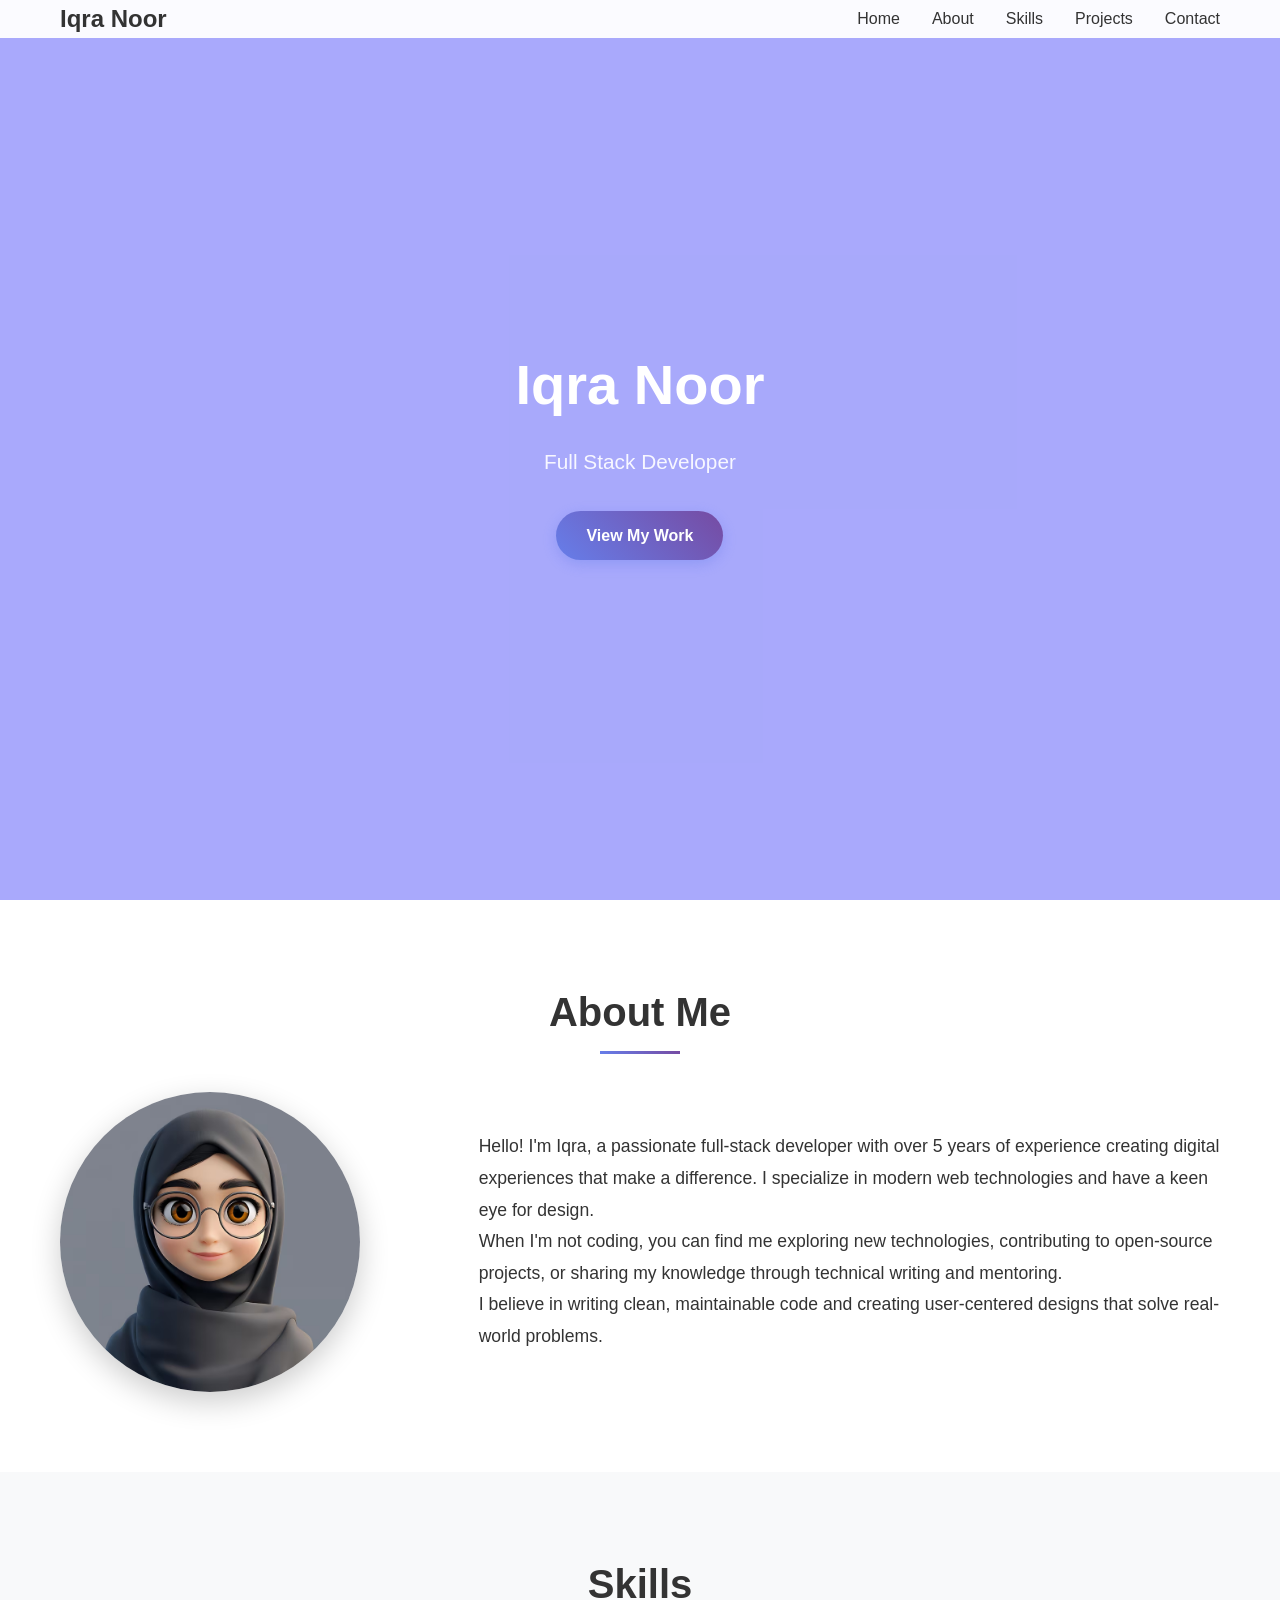
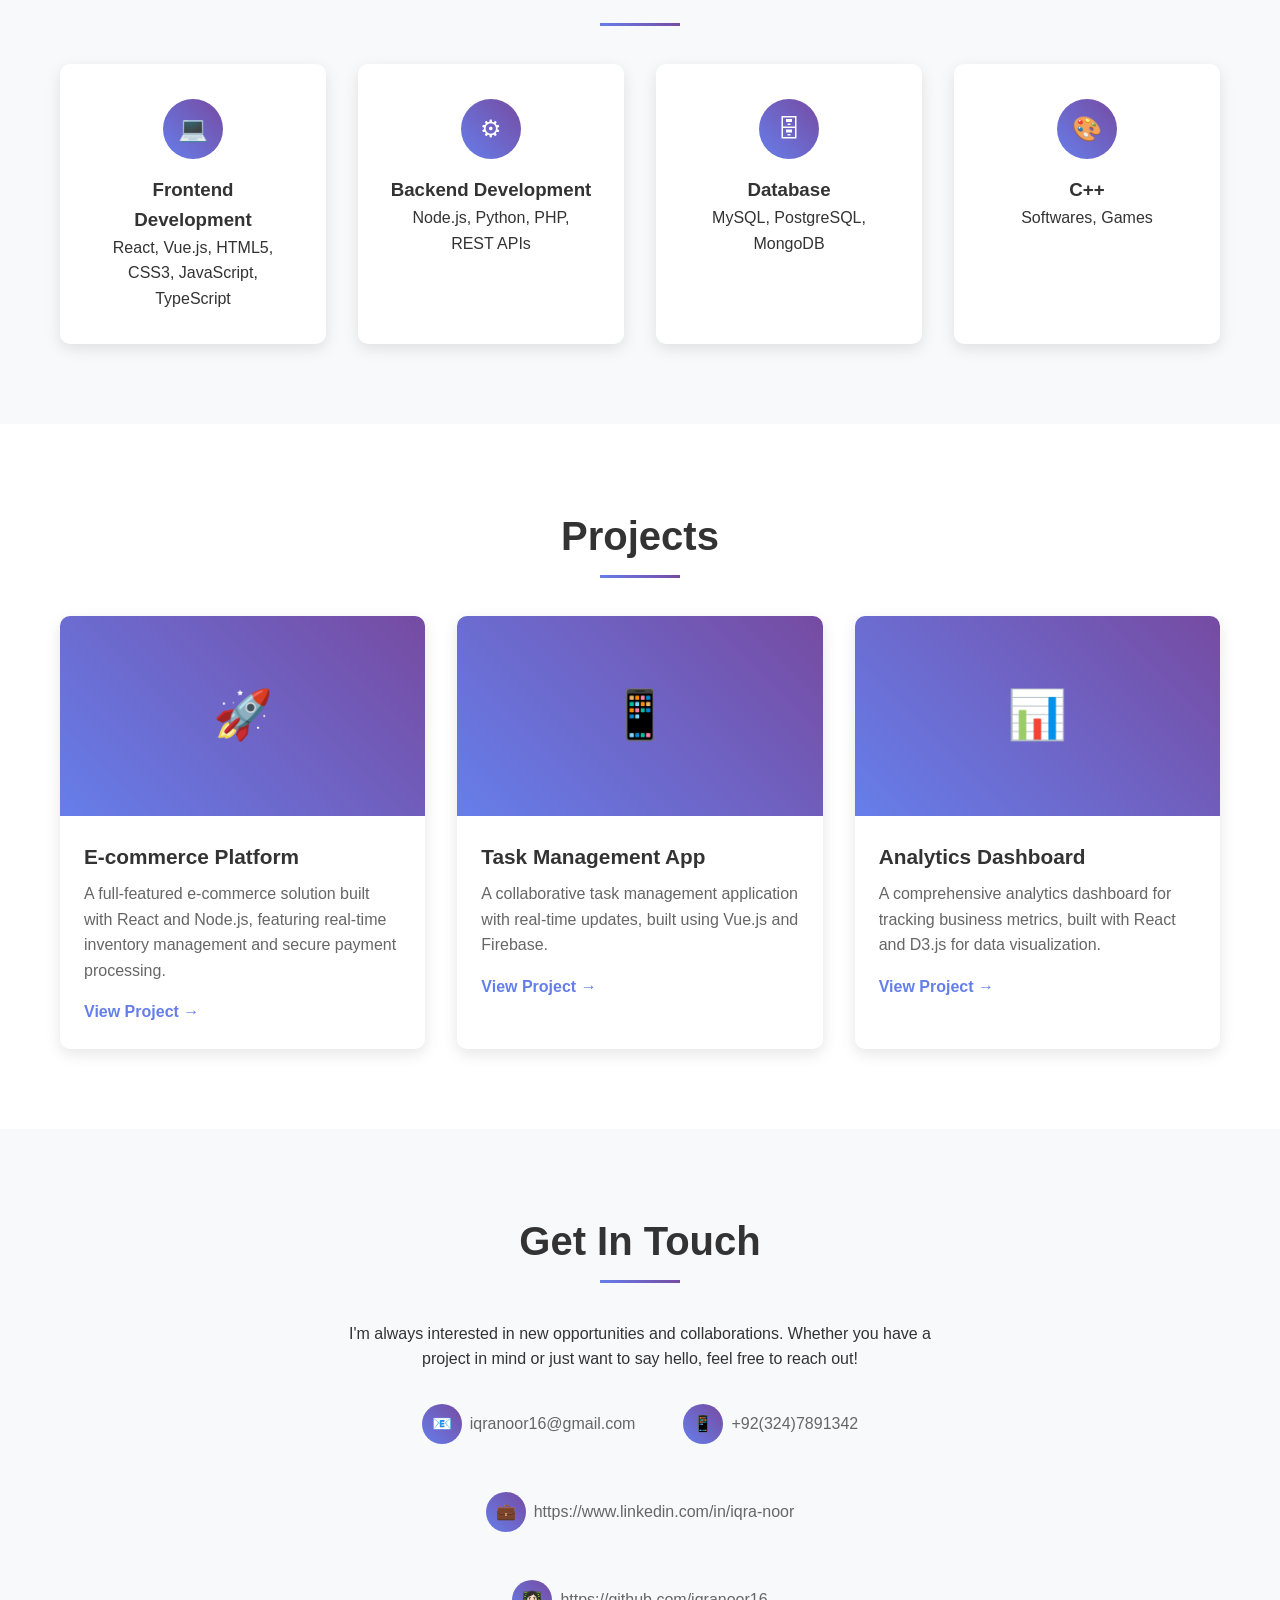
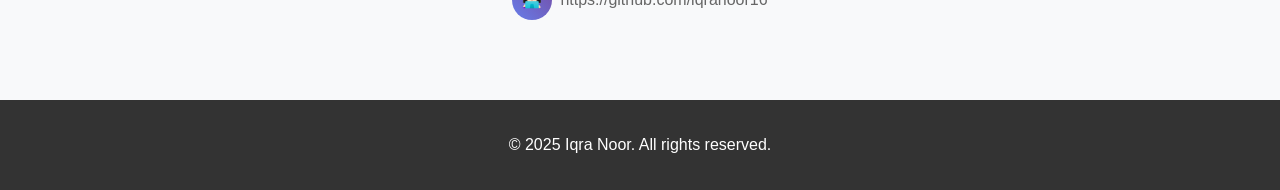
==== index.html @ 7f9994c3 "Add files via upload My first portfolio testing website using html,css and javascript" ====
<!DOCTYPE html>
<html lang="en">

<head>
    <meta charset="UTF-8">
    <meta name="viewport" content="width=device-width, initial-scale=1.0">
    <title>Iqra Noor-Portfolio</title>
    <link rel='stylesheet' href='Portfolio.css'>
</head>

<body>
    <!-- Header -->
    <header>
        <nav class="container">
            <div class="logo">Iqra Noor</div>
            <ul class="nav-links">
                <li><a href="#home">Home</a></li>
                <li><a href="#about">About</a></li>
                <li><a href="#skills">Skills</a></li>
                <li><a href="#projects">Projects</a></li>
                <li><a href="#contact">Contact</a></li>
            </ul>
        </nav>
    </header>

    <!-- Hero Section -->
    <section id="home" class="hero">
        <div class="hero-content">
            <h1>Iqra Noor</h1>
            <p>Full Stack Developer</p>
            <a href="#projects" class="cta-button">View My Work</a>
        </div>
    </section>

    <!-- About Section -->
    <section id="about">
        <div class="container">
            <h2 class="section-title">About Me</h2>
            <div class="about-content">
                <img src="profileImage.avif" alt="Profile Picture" class="profile-img">
                <div class="about-text">
                    <p>Hello! I'm Iqra, a passionate full-stack developer with over 5 years of experience creating
                        digital experiences that make a difference. I specialize in modern web technologies and have a
                        keen eye for design.</p>
                    <p>When I'm not coding, you can find me exploring new technologies, contributing to open-source
                        projects, or sharing my knowledge through technical writing and mentoring.</p>
                    <p>I believe in writing clean, maintainable code and creating user-centered designs that solve
                        real-world problems.</p>
                </div>
            </div>
        </div>
    </section>

    <!-- Skills Section -->
    <section id="skills">
        <div class="container">
            <h2 class="section-title">Skills</h2>
            <div class="skills-grid">
                <div class="skill-card">
                    <div class="skill-icon">💻</div>
                    <h3>Frontend Development</h3>
                    <p>React, Vue.js, HTML5, CSS3, JavaScript, TypeScript</p>
                </div>
                <div class="skill-card">
                    <div class="skill-icon">⚙</div>
                    <h3>Backend Development</h3>
                    <p>Node.js, Python, PHP, REST APIs</p>
                </div>
                <div class="skill-card">
                    <div class="skill-icon">🗄</div>
                    <h3>Database</h3>
                    <p>MySQL, PostgreSQL, MongoDB</p>
                </div>
                <div class="skill-card">
                    <div class="skill-icon">🎨</div>
                    <h3>C++</h3>
                    <p>Softwares, Games</p>
                </div>
            </div>
        </div>
    </section>

    <!-- Projects Section -->
    <section id="projects">
        <div class="container">
            <h2 class="section-title">Projects</h2>
            <div class="projects-grid">
                <div class="project-card">
                    <div class="project-img">🚀</div>
                    <div class="project-info">
                        <h3 class="project-title">E-commerce Platform</h3>
                        <p class="project-desc">A full-featured e-commerce solution built with React and Node.js,
                            featuring real-time inventory management and secure payment processing.</p>
                        <a href="Portfolio-Ecommerce Project.html" class="project-link">View Project →</a>
                    </div>
                </div>
                <div class="project-card">
                    <div class="project-img">📱</div>
                    <div class="project-info">
                        <h3 class="project-title">Task Management App</h3>
                        <p class="project-desc">A collaborative task management application with real-time updates,
                            built using Vue.js and Firebase.</p>
                        <a href="Portfolio-Task Management App.html" class="project-link">View Project →</a>
                    </div>
                </div>
                <div class="project-card">
                    <div class="project-img">📊</div>
                    <div class="project-info">
                        <h3 class="project-title">Analytics Dashboard</h3>
                        <p class="project-desc">A comprehensive analytics dashboard for tracking business metrics, built
                            with React and D3.js for data visualization.</p>
                        <a href="Portfolio-Analytics Dashboard.html" class="project-link">View Project →</a>
                    </div>
                </div>
            </div>
        </div>
    </section>

    <!-- Contact Section -->
    <section id="contact">
        <div class="container">
            <h2 class="section-title">Get In Touch</h2>
            <div class="contact-content">
                <p>I'm always interested in new opportunities and collaborations. Whether you have a project in mind or
                    just want to say hello, feel free to reach out!</p>
                <div class="contact-info">
                    <div class="contact-item">
                        <div class="contact-icon">📧</div>
                        <span>iqranoor16@gmail.com</span>
                    </div>
                    <div class="contact-item">
                        <div class="contact-icon">📱</div>
                        <span>+92(324)7891342</span>
                    </div>
                    <div class="contact-item">
                        <div class="contact-icon">💼</div>
                        <span>https://www.linkedin.com/in/iqra-noor</span>
                    </div>
                    <div class="contact-item">
                        <div class="contact-icon">👩🏻‍💻</div>
                        <span>https://github.com/iqranoor16</span>
                    </div>
                </div>
            </div>
        </div>
    </section>

    <!-- Footer -->
    <footer>
        <div class="container">
            <p>&copy; 2025 Iqra Noor. All rights reserved.</p>
        </div>
    </footer>

    <script src="Portfolio.js"></script>
</body>

</html>
---- Portfolio.css ----
* {
  margin: 0;
  padding: 0;
  box-sizing: border-box;
}

body {
  font-family: "Arial", sans-serif;
  line-height: 1.6;
  color: #333;
  background: linear-gradient(135deg, #667eea 0%, #764ba2 100%);
  min-height: 100vh;
}

.container {
  max-width: 1200px;
  margin: 0 auto;
  padding: 0 20px;
}

/* Header */
header {
  position: fixed;
  top: 0;
  width: 100%;
  background: rgba(255, 255, 255, 0.95);
  backdrop-filter: blur(10px);
  z-index: 1000;
  transition: all 0.3s ease;
}

nav {
  display: flex;
  justify-content: space-between;
  align-items: center;
  padding: 1rem 0;
}

.logo {
  font-size: 1.5rem;
  font-weight: bold;
  color: #333;
}

.nav-links {
  display: flex;
  list-style: none;
  gap: 2rem;
}

.nav-links a {
  text-decoration: none;
  color: #333;
  font-weight: 500;
  transition: color 0.3s ease;
  position: relative;
}

.nav-links a:hover {
  color: #667eea;
}

.nav-links a::after {
  content: "";
  position: absolute;
  width: 0;
  height: 2px;
  bottom: -5px;
  left: 0;
  background-color: #667eea;
  transition: width 0.3s ease;
}

.nav-links a:hover::after {
  width: 100%;
}

/* Hero Section */
.hero {
  height: 100vh;
  display: flex;
  align-items: center;
  justify-content: center;
  text-align: center;
  color: white;
  position: relative;
  overflow: hidden;
}

.hero::before {
  content: "";
  position: absolute;
  top: 0;
  left: 0;
  right: 0;
  bottom: 0;
  background: rgba(0, 0, 255, 0.32);
  z-index: 1;
}

.hero-content {
  position: relative;
  z-index: 2;
  animation: fadeInUp 1s ease;
}

.hero h1 {
  font-size: 3.5rem;
  margin-bottom: 1rem;
  font-weight: 700;
}

.hero p {
  font-size: 1.3rem;
  margin-bottom: 2rem;
  opacity: 0.9;
}

.cta-button {
  display: inline-block;
  padding: 12px 30px;
  background: linear-gradient(45deg, #667eea, #764ba2);
  color: white;
  text-decoration: none;
  border-radius: 50px;
  font-weight: 600;
  transition: all 0.3s ease;
  box-shadow: 0 4px 15px rgba(102, 126, 234, 0.4);
}

.cta-button:hover {
  transform: translateY(-2px);
  box-shadow: 0 8px 25px rgba(102, 126, 234, 0.6);
}

/* Section Styles */
section {
  padding: 80px 0;
  background: white;
}

section:nth-child(even) {
  background: #f8f9fa;
}

.section-title {
  text-align: center;
  font-size: 2.5rem;
  margin-bottom: 3rem;
  color: #333;
  position: relative;
}

.section-title::after {
  content: "";
  width: 80px;
  height: 3px;
  background: linear-gradient(45deg, #667eea, #764ba2);
  position: absolute;
  bottom: -10px;
  left: 50%;
  transform: translateX(-50%);
}

/* About Section */
.about-content {
  display: grid;
  grid-template-columns: 1fr 2fr;
  gap: 3rem;
  align-items: center;
}

.profile-img {
  width: 100%;
  max-width: 300px;
  height: 300px;
  border-radius: 50%;
  object-fit: cover;
  box-shadow: 0 10px 30px rgba(0, 0, 0, 0.2);
  transition: transform 0.3s ease;
}

.profile-img:hover {
  transform: scale(1.05);
}

.about-text {
  font-size: 1.1rem;
  line-height: 1.8;
}

/* Skills Section */
.skills-grid {
  display: grid;
  grid-template-columns: repeat(auto-fit, minmax(250px, 1fr));
  gap: 2rem;
}

.skill-card {
  background: white;
  padding: 2rem;
  border-radius: 10px;
  text-align: center;
  box-shadow: 0 5px 15px rgba(0, 0, 0, 0.1);
  transition: all 0.3s ease;
  border-top: 3px solid transparent;
}

.skill-card:hover {
  transform: translateY(-5px);
  box-shadow: 0 15px 35px rgba(0, 0, 0, 0.2);
  border-top-color: #667eea;
}

.skill-icon {
  width: 60px;
  height: 60px;
  background: linear-gradient(45deg, #667eea, #764ba2);
  border-radius: 50%;
  margin: 0 auto 1rem;
  display: flex;
  align-items: center;
  justify-content: center;
  font-size: 1.5rem;
  color: white;
}

/* Projects Section */
.projects-grid {
  display: grid;
  grid-template-columns: repeat(auto-fit, minmax(300px, 1fr));
  gap: 2rem;
}

.project-card {
  background: white;
  border-radius: 10px;
  overflow: hidden;
  box-shadow: 0 5px 15px rgba(0, 0, 0, 0.1);
  transition: all 0.3s ease;
}

.project-card:hover {
  transform: translateY(-5px);
  box-shadow: 0 15px 35px rgba(0, 0, 0, 0.2);
}

.project-img {
  width: 100%;
  height: 200px;
  background: linear-gradient(45deg, #667eea, #764ba2);
  display: flex;
  align-items: center;
  justify-content: center;
  color: white;
  font-size: 3rem;
}

.project-info {
  padding: 1.5rem;
}

.project-title {
  font-size: 1.3rem;
  margin-bottom: 0.5rem;
  color: #333;
}

.project-desc {
  color: #666;
  margin-bottom: 1rem;
}

.project-link {
  color: #667eea;
  text-decoration: none;
  font-weight: 600;
  transition: color 0.3s ease;
}

.project-link:hover {
  color: #764ba2;
}

/* Contact Section */
.contact-content {
  max-width: 600px;
  margin: 0 auto;
  text-align: center;
}

.contact-info {
  display: flex;
  justify-content: center;
  gap: 3rem;
  margin-top: 2rem;
  flex-wrap: wrap;
}

.contact-item {
  display: flex;
  align-items: center;
  gap: 0.5rem;
  color: #666;
}

.contact-icon {
  width: 40px;
  height: 40px;
  background: linear-gradient(45deg, #667eea, #764ba2);
  border-radius: 50%;
  display: flex;
  align-items: center;
  justify-content: center;
  color: white;
}

/* Footer */
footer {
  background: #333;
  color: white;
  text-align: center;
  padding: 2rem 0;
}

/* Animations */
@keyframes fadeInUp {
  from {
    opacity: 0;
    transform: translateY(50px);
  }
  to {
    opacity: 1;
    transform: translateY(0);
  }
}

/* Responsive Design */
@media (max-width: 768px) {
  .nav-links {
    display: none;
  }

  .hero h1 {
    font-size: 2.5rem;
  }

  .hero p {
    font-size: 1.1rem;
  }

  .about-content {
    grid-template-columns: 1fr;
    text-align: center;
  }

  .contact-info {
    flex-direction: column;
    gap: 1rem;
  }

  .section-title {
    font-size: 2rem;
  }
}

/* Smooth scrolling */
html {
  scroll-behavior: smooth;
}

/* Custom scrollbar */
::-webkit-scrollbar {
  width: 8px;
}

::-webkit-scrollbar-track {
  background: #f1f1f1;
}

::-webkit-scrollbar-thumb {
  background: linear-gradient(45deg, #667eea, #764ba2);
  border-radius: 4px;
}

::-webkit-scrollbar-thumb:hover {
  background: #555;
}
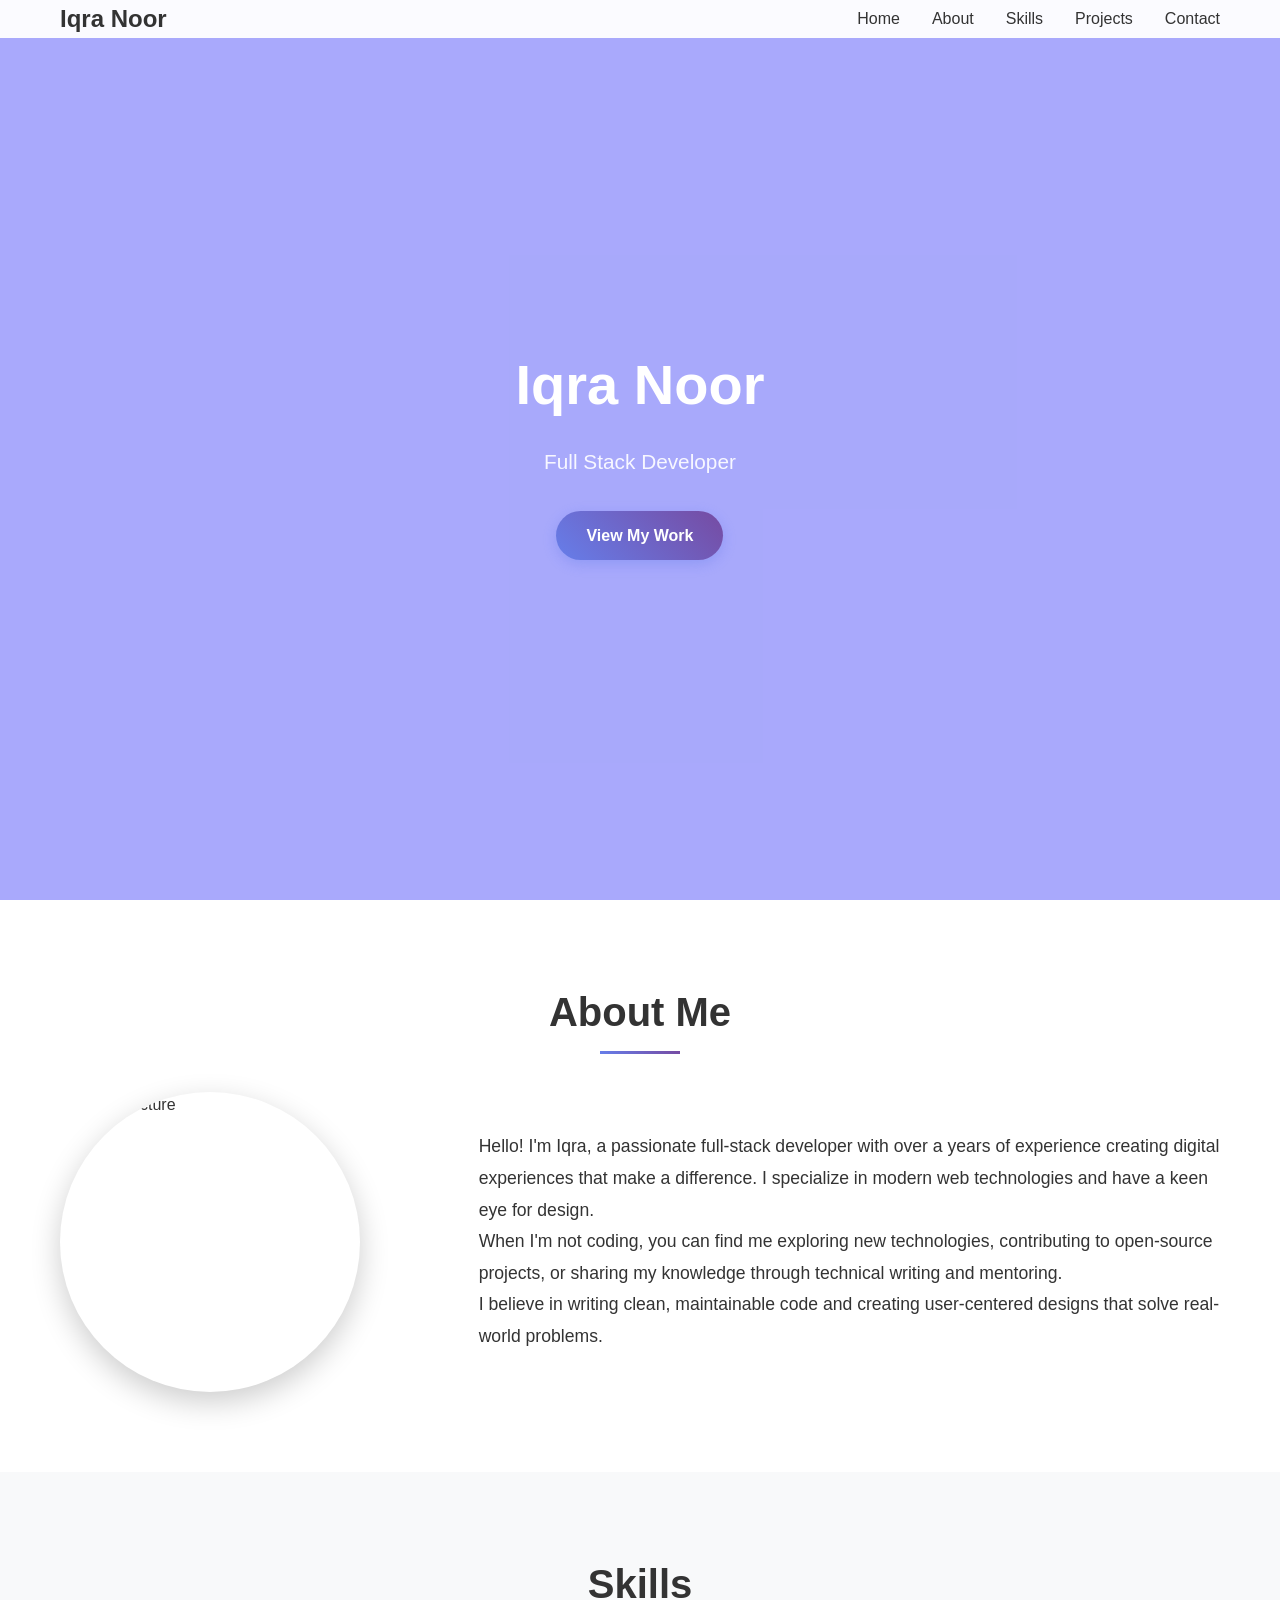
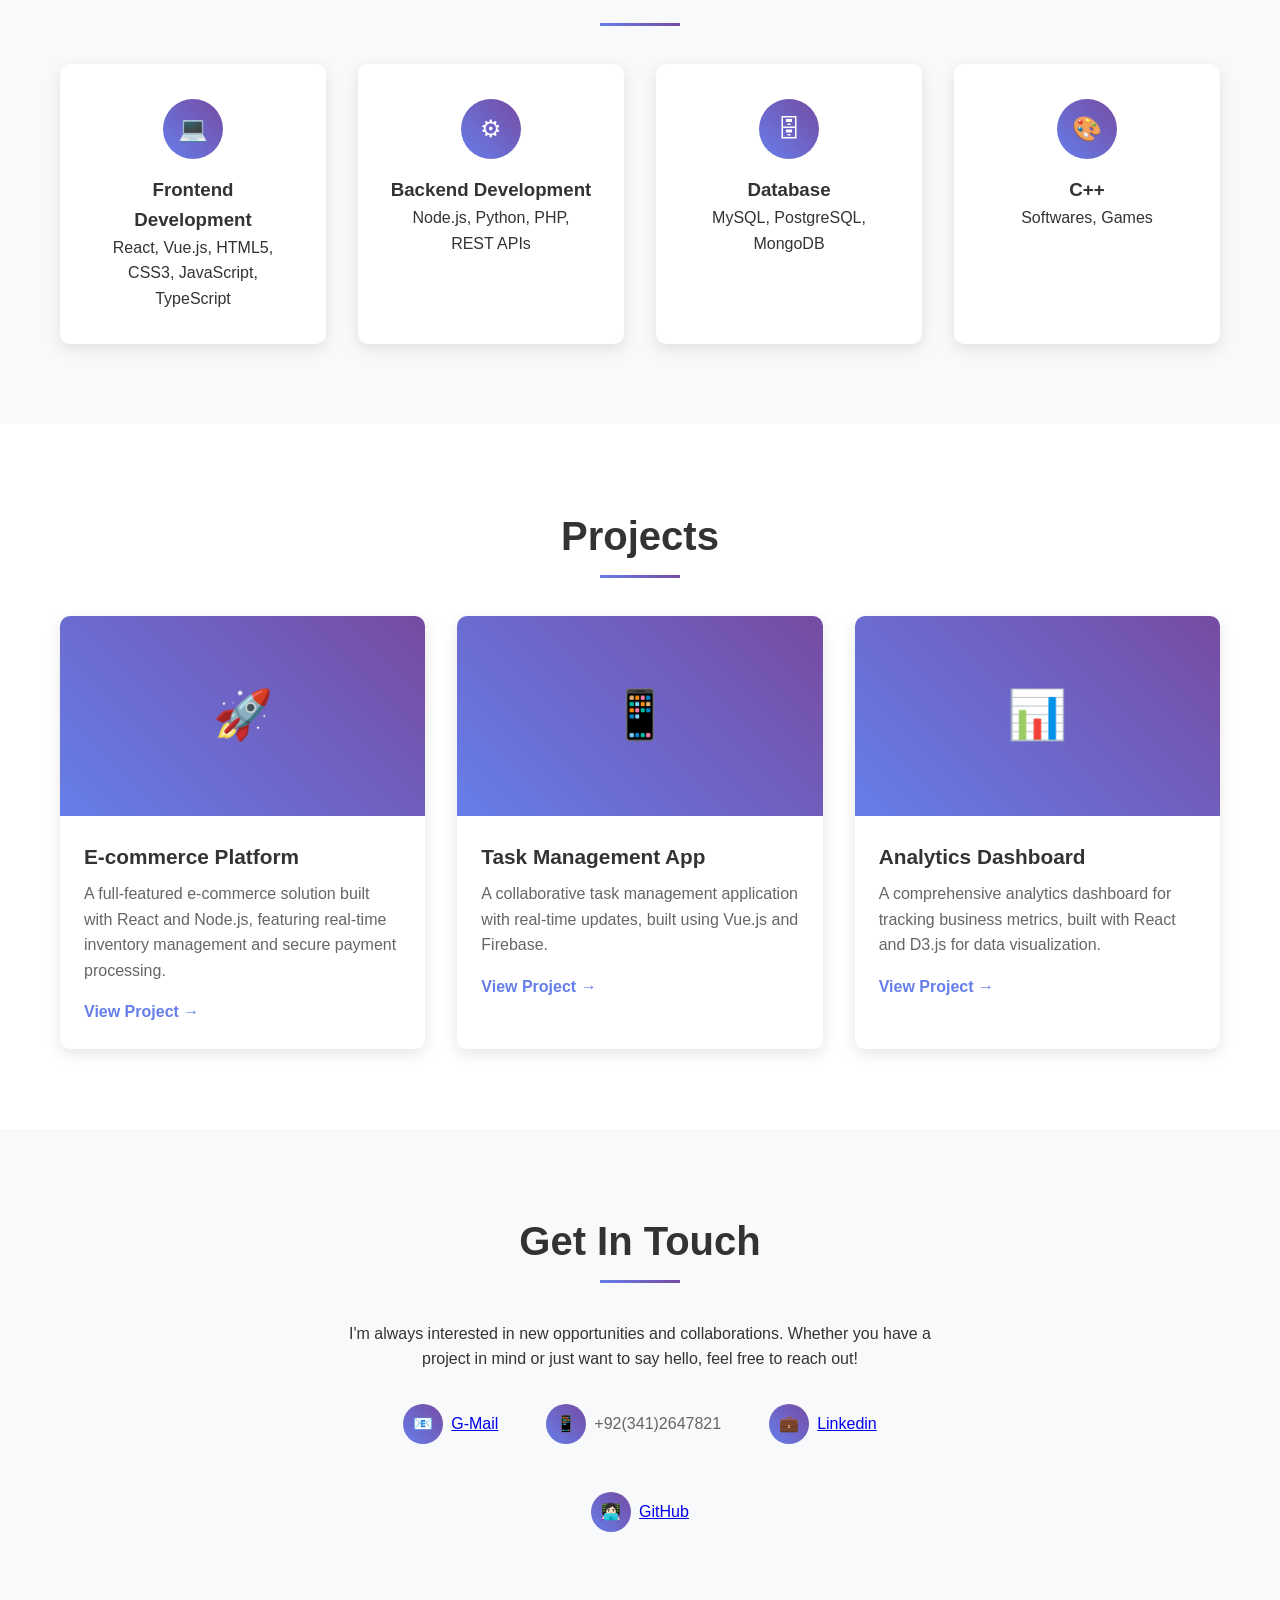
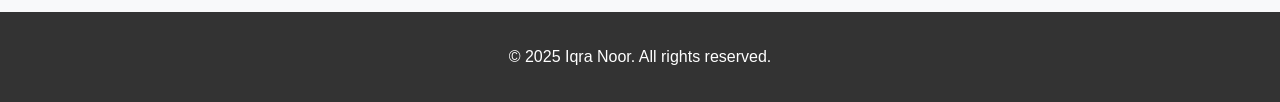
==== commit 74c57cea: "Add files via upload" ====
--- a/index.html
+++ b/index.html
@@ -1,158 +1,190 @@
 <!DOCTYPE html>
 <html lang="en">
-
-<head>
-    <meta charset="UTF-8">
-    <meta name="viewport" content="width=device-width, initial-scale=1.0">
+  <head>
+    <meta charset="UTF-8" />
+    <meta name="viewport" content="width=device-width, initial-scale=1.0" />
     <title>Iqra Noor-Portfolio</title>
-    <link rel='stylesheet' href='Portfolio.css'>
-</head>
-
-<body>
+    <link rel="stylesheet" href="Portfolio.css" />
+  </head>
+  <body>
     <!-- Header -->
     <header>
-        <nav class="container">
-            <div class="logo">Iqra Noor</div>
-            <ul class="nav-links">
-                <li><a href="#home">Home</a></li>
-                <li><a href="#about">About</a></li>
-                <li><a href="#skills">Skills</a></li>
-                <li><a href="#projects">Projects</a></li>
-                <li><a href="#contact">Contact</a></li>
-            </ul>
-        </nav>
+      <nav class="container">
+        <div class="logo">Iqra Noor</div>
+        <ul class="nav-links">
+          <li><a href="#home">Home</a></li>
+          <li><a href="#about">About</a></li>
+          <li><a href="#skills">Skills</a></li>
+          <li><a href="#projects">Projects</a></li>
+          <li><a href="#contact">Contact</a></li>
+        </ul>
+      </nav>
     </header>
 
     <!-- Hero Section -->
     <section id="home" class="hero">
-        <div class="hero-content">
-            <h1>Iqra Noor</h1>
-            <p>Full Stack Developer</p>
-            <a href="#projects" class="cta-button">View My Work</a>
-        </div>
+      <div class="hero-content">
+        <h1>Iqra Noor</h1>
+        <p>Full Stack Developer</p>
+        <a href="#projects" class="cta-button">View My Work</a>
+      </div>
     </section>
 
     <!-- About Section -->
     <section id="about">
-        <div class="container">
-            <h2 class="section-title">About Me</h2>
-            <div class="about-content">
-                <img src="profileImage.avif" alt="Profile Picture" class="profile-img">
-                <div class="about-text">
-                    <p>Hello! I'm Iqra, a passionate full-stack developer with over 5 years of experience creating
-                        digital experiences that make a difference. I specialize in modern web technologies and have a
-                        keen eye for design.</p>
-                    <p>When I'm not coding, you can find me exploring new technologies, contributing to open-source
-                        projects, or sharing my knowledge through technical writing and mentoring.</p>
-                    <p>I believe in writing clean, maintainable code and creating user-centered designs that solve
-                        real-world problems.</p>
-                </div>
-            </div>
+      <div class="container">
+        <h2 class="section-title">About Me</h2>
+        <div class="about-content">
+          <img
+            src="Profile_image_2.jpg"
+            alt="Profile Picture"
+            class="profile-img"
+          />
+          <div class="about-text">
+            <p>
+              Hello! I'm Iqra, a passionate full-stack developer with over a
+              years of experience creating digital experiences that make a
+              difference. I specialize in modern web technologies and have a
+              keen eye for design.
+            </p>
+            <p>
+              When I'm not coding, you can find me exploring new technologies,
+              contributing to open-source projects, or sharing my knowledge
+              through technical writing and mentoring.
+            </p>
+            <p>
+              I believe in writing clean, maintainable code and creating
+              user-centered designs that solve real-world problems.
+            </p>
+          </div>
         </div>
+      </div>
     </section>
 
     <!-- Skills Section -->
     <section id="skills">
-        <div class="container">
-            <h2 class="section-title">Skills</h2>
-            <div class="skills-grid">
-                <div class="skill-card">
-                    <div class="skill-icon">💻</div>
-                    <h3>Frontend Development</h3>
-                    <p>React, Vue.js, HTML5, CSS3, JavaScript, TypeScript</p>
-                </div>
-                <div class="skill-card">
-                    <div class="skill-icon">⚙</div>
-                    <h3>Backend Development</h3>
-                    <p>Node.js, Python, PHP, REST APIs</p>
-                </div>
-                <div class="skill-card">
-                    <div class="skill-icon">🗄</div>
-                    <h3>Database</h3>
-                    <p>MySQL, PostgreSQL, MongoDB</p>
-                </div>
-                <div class="skill-card">
-                    <div class="skill-icon">🎨</div>
-                    <h3>C++</h3>
-                    <p>Softwares, Games</p>
-                </div>
-            </div>
+      <div class="container">
+        <h2 class="section-title">Skills</h2>
+        <div class="skills-grid">
+          <div class="skill-card">
+            <div class="skill-icon">💻</div>
+            <h3>Frontend Development</h3>
+            <p>React, Vue.js, HTML5, CSS3, JavaScript, TypeScript</p>
+          </div>
+          <div class="skill-card">
+            <div class="skill-icon">⚙</div>
+            <h3>Backend Development</h3>
+            <p>Node.js, Python, PHP, REST APIs</p>
+          </div>
+          <div class="skill-card">
+            <div class="skill-icon">🗄</div>
+            <h3>Database</h3>
+            <p>MySQL, PostgreSQL, MongoDB</p>
+          </div>
+          <div class="skill-card">
+            <div class="skill-icon">🎨</div>
+            <h3>C++</h3>
+            <p>Softwares, Games</p>
+          </div>
         </div>
+      </div>
     </section>
 
     <!-- Projects Section -->
     <section id="projects">
-        <div class="container">
-            <h2 class="section-title">Projects</h2>
-            <div class="projects-grid">
-                <div class="project-card">
-                    <div class="project-img">🚀</div>
-                    <div class="project-info">
-                        <h3 class="project-title">E-commerce Platform</h3>
-                        <p class="project-desc">A full-featured e-commerce solution built with React and Node.js,
-                            featuring real-time inventory management and secure payment processing.</p>
-                        <a href="Portfolio-Ecommerce Project.html" class="project-link">View Project →</a>
-                    </div>
-                </div>
-                <div class="project-card">
-                    <div class="project-img">📱</div>
-                    <div class="project-info">
-                        <h3 class="project-title">Task Management App</h3>
-                        <p class="project-desc">A collaborative task management application with real-time updates,
-                            built using Vue.js and Firebase.</p>
-                        <a href="Portfolio-Task Management App.html" class="project-link">View Project →</a>
-                    </div>
-                </div>
-                <div class="project-card">
-                    <div class="project-img">📊</div>
-                    <div class="project-info">
-                        <h3 class="project-title">Analytics Dashboard</h3>
-                        <p class="project-desc">A comprehensive analytics dashboard for tracking business metrics, built
-                            with React and D3.js for data visualization.</p>
-                        <a href="Portfolio-Analytics Dashboard.html" class="project-link">View Project →</a>
-                    </div>
-                </div>
+      <div class="container">
+        <h2 class="section-title">Projects</h2>
+        <div class="projects-grid">
+          <div class="project-card">
+            <div class="project-img">🚀</div>
+            <div class="project-info">
+              <h3 class="project-title">E-commerce Platform</h3>
+              <p class="project-desc">
+                A full-featured e-commerce solution built with React and
+                Node.js, featuring real-time inventory management and secure
+                payment processing.
+              </p>
+              <a href="Portfolio-Ecommerce Project.html" class="project-link"
+                >View Project →</a
+              >
             </div>
+          </div>
+          <div class="project-card">
+            <div class="project-img">📱</div>
+            <div class="project-info">
+              <h3 class="project-title">Task Management App</h3>
+              <p class="project-desc">
+                A collaborative task management application with real-time
+                updates, built using Vue.js and Firebase.
+              </p>
+              <a href="Portfolio-Task Management App.html" class="project-link"
+                >View Project →</a
+              >
+            </div>
+          </div>
+          <div class="project-card">
+            <div class="project-img">📊</div>
+            <div class="project-info">
+              <h3 class="project-title">Analytics Dashboard</h3>
+              <p class="project-desc">
+                A comprehensive analytics dashboard for tracking business
+                metrics, built with React and D3.js for data visualization.
+              </p>
+              <a href="Portfolio-Analytics Dashboard.html" class="project-link"
+                >View Project →</a
+              >
+            </div>
+          </div>
         </div>
+      </div>
     </section>
 
     <!-- Contact Section -->
     <section id="contact">
-        <div class="container">
-            <h2 class="section-title">Get In Touch</h2>
-            <div class="contact-content">
-                <p>I'm always interested in new opportunities and collaborations. Whether you have a project in mind or
-                    just want to say hello, feel free to reach out!</p>
-                <div class="contact-info">
-                    <div class="contact-item">
-                        <div class="contact-icon">📧</div>
-                        <span>iqranoor16@gmail.com</span>
-                    </div>
-                    <div class="contact-item">
-                        <div class="contact-icon">📱</div>
-                        <span>+92(324)7891342</span>
-                    </div>
-                    <div class="contact-item">
-                        <div class="contact-icon">💼</div>
-                        <span>https://www.linkedin.com/in/iqra-noor</span>
-                    </div>
-                    <div class="contact-item">
-                        <div class="contact-icon">👩🏻‍💻</div>
-                        <span>https://github.com/iqranoor16</span>
-                    </div>
-                </div>
+      <div class="container">
+        <h2 class="section-title">Get In Touch</h2>
+        <div class="contact-content">
+          <p>
+            I'm always interested in new opportunities and collaborations.
+            Whether you have a project in mind or just want to say hello, feel
+            free to reach out!
+          </p>
+          <div class="contact-info">
+            <div class="contact-item">
+              <div class="contact-icon">📧</div>
+              <span
+                ><a href="http://www.iqranoor160@gmail.com">G-Mail</a></span
+              >
             </div>
+            <div class="contact-item">
+              <div class="contact-icon">📱</div>
+              <span>+92(341)2647821</span>
+            </div>
+            <div class="contact-item">
+              <div class="contact-icon">💼</div>
+              <span
+                ><a
+                  href="https://www.linkedin.com/in/iqra-noor-993412364?utm_source=share&utm_campaign=share_via&utm_content=profile&utm_medium=android_app"
+                  >Linkedin</a
+                ></span
+              >
+            </div>
+            <div class="contact-item">
+              <div class="contact-icon">👩🏻‍💻</div>
+              <span><a href="https://github.com/iqranoor1608">GitHub</a></span>
+            </div>
+          </div>
         </div>
+      </div>
     </section>
 
     <!-- Footer -->
     <footer>
-        <div class="container">
-            <p>&copy; 2025 Iqra Noor. All rights reserved.</p>
-        </div>
+      <div class="container">
+        <p>&copy; 2025 Iqra Noor. All rights reserved.</p>
+      </div>
     </footer>
 
     <script src="Portfolio.js"></script>
-</body>
-
-</html>+  </body>
+</html>
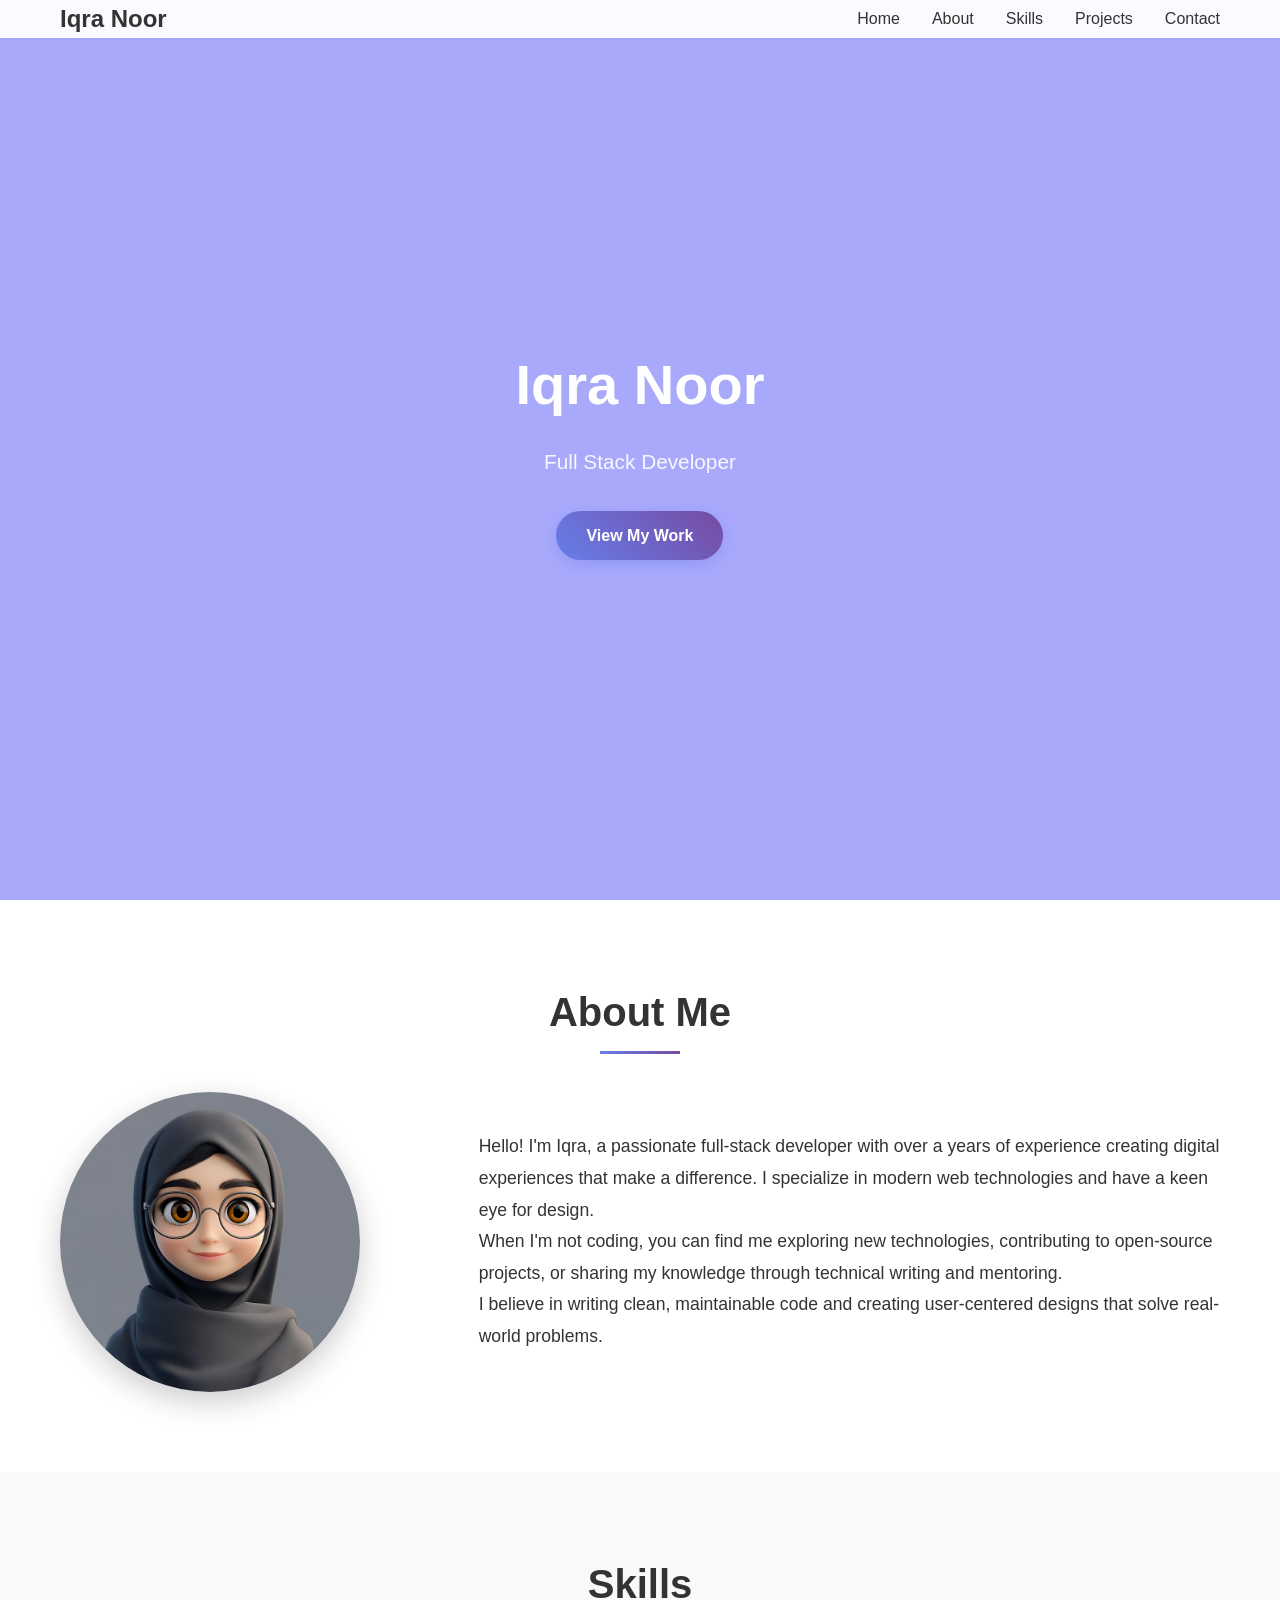
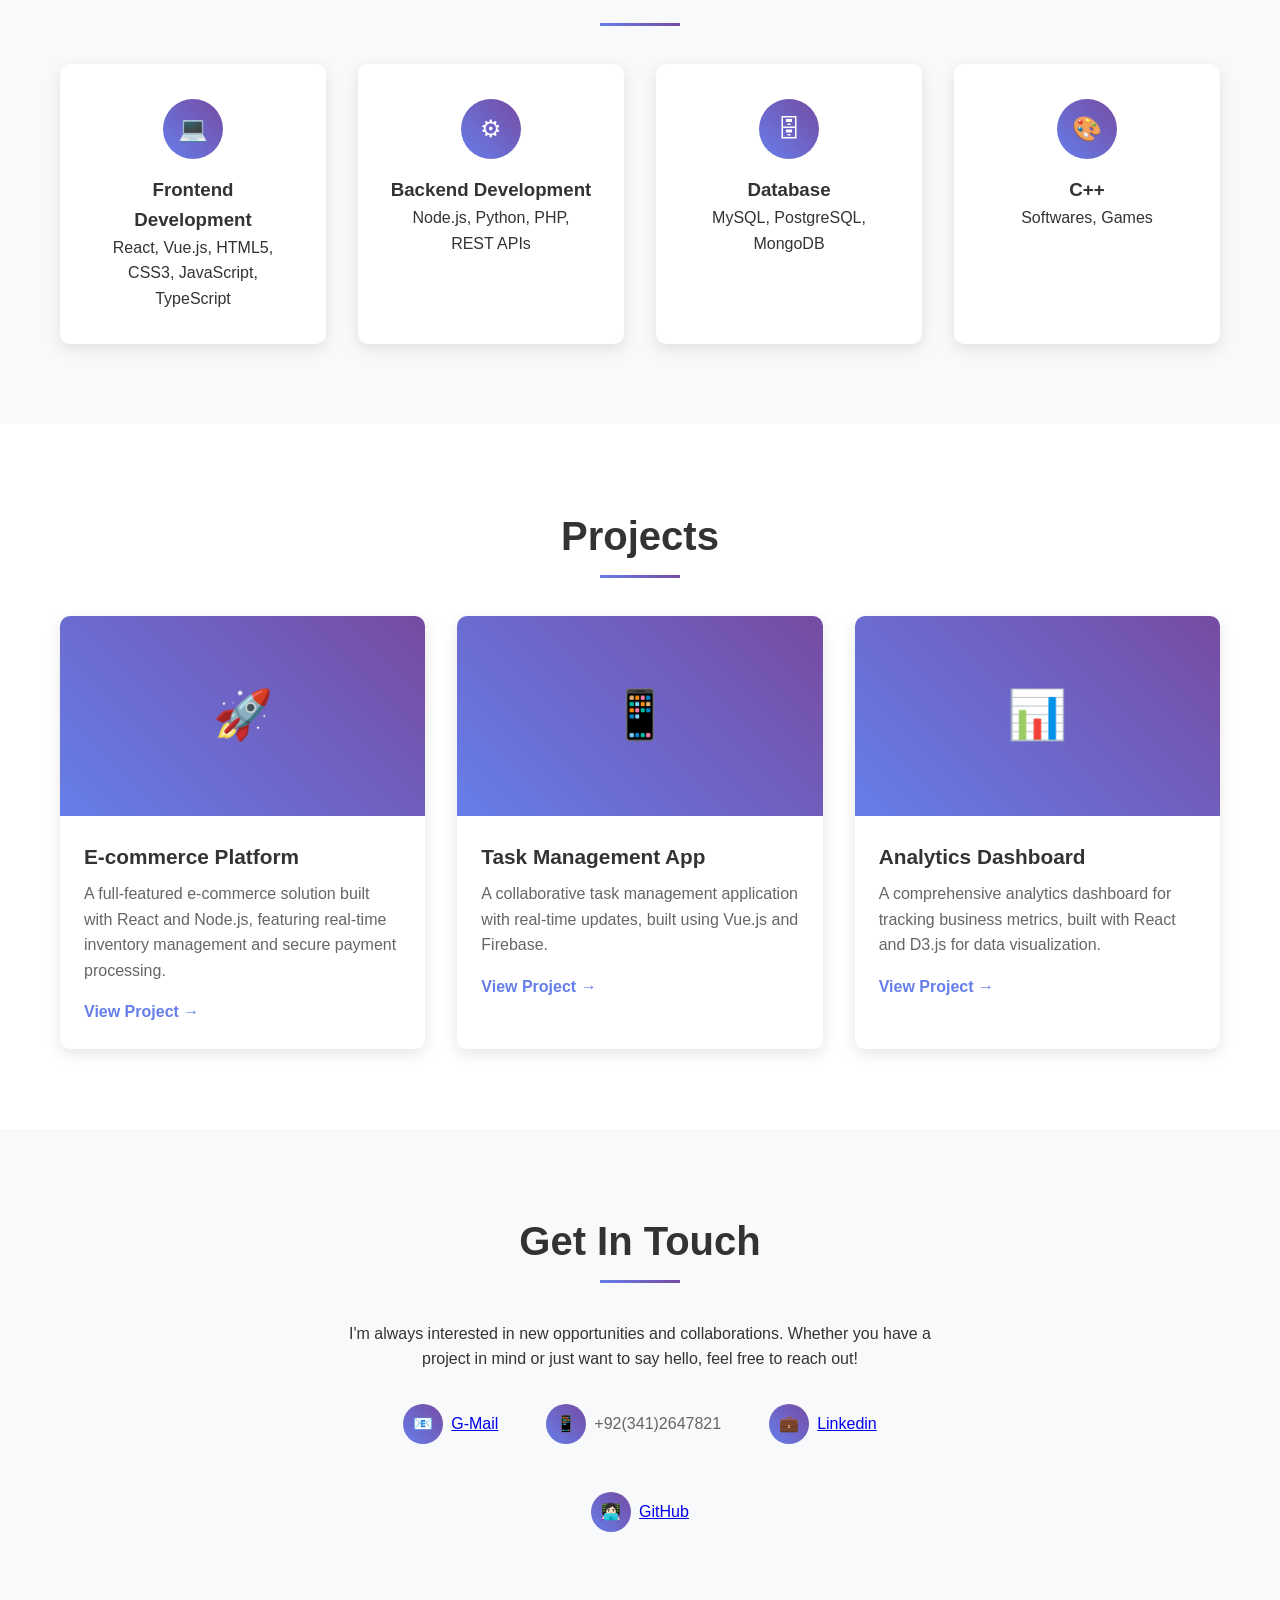
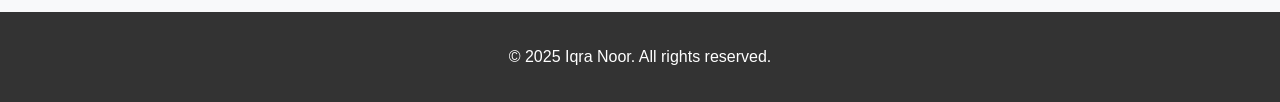
==== commit 8899ec64: "Update index.html" ====
--- a/index.html
+++ b/index.html
@@ -36,7 +36,7 @@
         <h2 class="section-title">About Me</h2>
         <div class="about-content">
           <img
-            src="Profile_image_2.jpg"
+            src="profileImage.avif"
             alt="Profile Picture"
             class="profile-img"
           />
